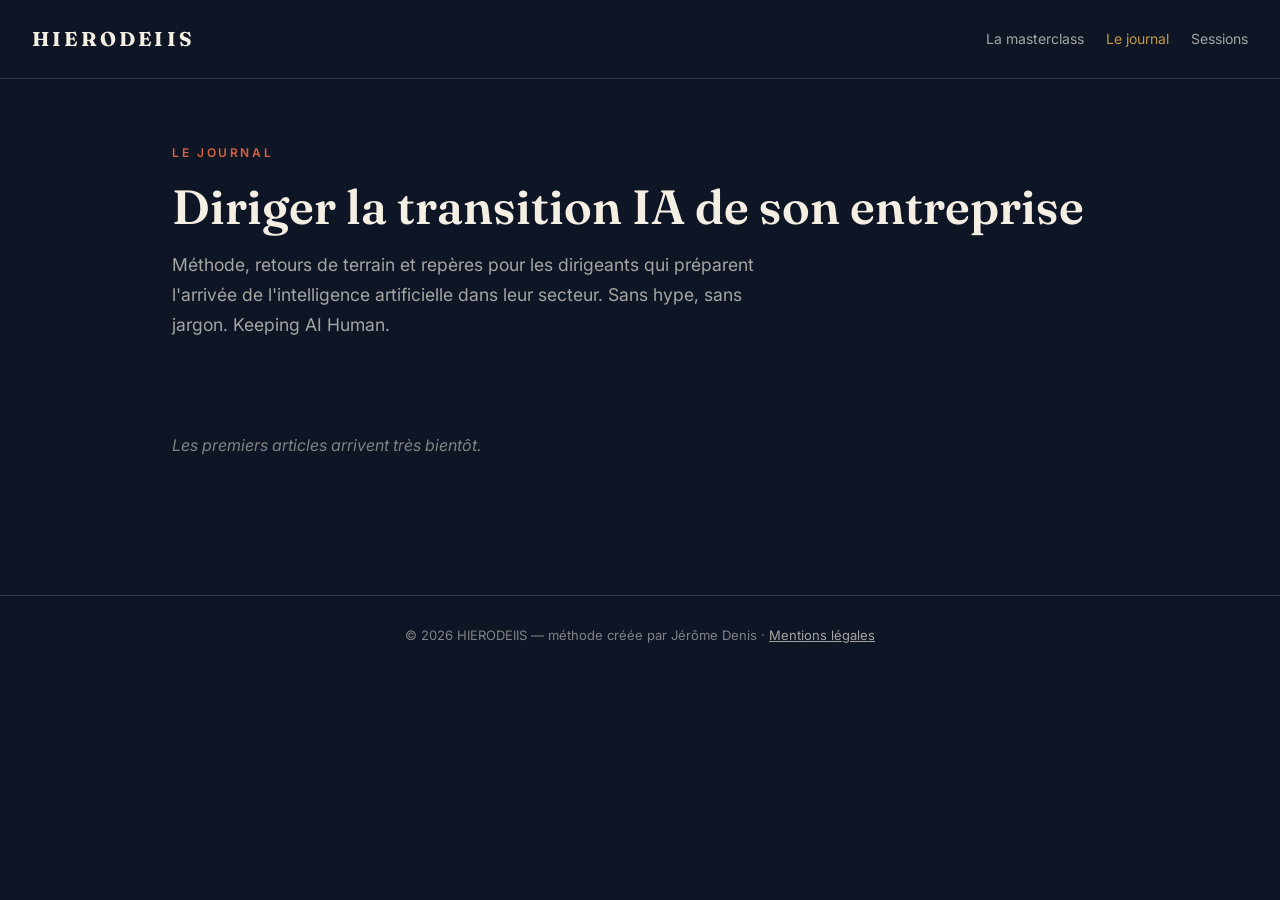
==== blog/index.html @ 56cc0421 "Ajout section blog (Le journal) + sitemap Co-Authored-By: Claude Fable 5 <noreply@anthropic.com>" ====
<!DOCTYPE html>
<html lang="fr">
<head>
  <meta charset="UTF-8">
  <meta name="viewport" content="width=device-width, initial-scale=1.0">
  <title>Le journal — HIERODEIIS · La masterclass IA des dirigeants</title>
  <meta name="description" content="Analyses et méthode sur la transformation IA des dirigeants : apprentissage entre pairs, feuille de route, financement et gouvernance humaine de l'IA.">
  <meta name="robots" content="index, follow, max-image-preview:large, max-snippet:-1">
  <link rel="canonical" href="https://methodehierodeiis.com/blog/">
  <meta property="og:type" content="website">
  <meta property="og:site_name" content="HIERODEIIS">
  <meta property="og:locale" content="fr_FR">
  <meta property="og:url" content="https://methodehierodeiis.com/blog/">
  <meta property="og:title" content="Le journal — HIERODEIIS">
  <meta property="og:description" content="Analyses et méthode sur la transformation IA des dirigeants.">
  <meta property="og:image" content="https://methodehierodeiis.com/og-image.jpg">
  <link rel="preconnect" href="https://fonts.googleapis.com">
  <link rel="preconnect" href="https://fonts.gstatic.com" crossorigin>
  <link href="https://fonts.googleapis.com/css2?family=Fraunces:opsz,wght@9..144,500;9..144,600;9..144,700&family=Inter:wght@400;500;600&display=swap" rel="stylesheet">
  <script type="application/ld+json">
  {"@context":"https://schema.org","@type":"Blog","@id":"https://methodehierodeiis.com/blog/#blog",
   "url":"https://methodehierodeiis.com/blog/","name":"Le journal HIERODEIIS","inLanguage":"fr",
   "description":"Analyses et méthode sur la transformation IA des dirigeants : apprentissage entre pairs, feuille de route, financement, gouvernance humaine de l'IA.",
   "publisher":{"@type":"Organization","name":"HIERODEIIS","url":"https://methodehierodeiis.com/"}}
  </script>
  <style>
    :root{--navy:#0E1626;--navy-2:#16223A;--cream:#F4EEE3;--cream-2:#ECE3D3;--cream-soft:rgba(244,238,227,.66);--cream-faint:rgba(244,238,227,.5);--line-d:rgba(244,238,227,.15);--terra:#C2502E;--terra-bright:#D86040;--gold:#C49A45;--serif:'Fraunces',Georgia,serif;--sans:'Inter',system-ui,sans-serif}
    *{box-sizing:border-box;margin:0;padding:0}
    body{background:var(--navy);color:var(--cream);font-family:var(--sans);line-height:1.7;-webkit-font-smoothing:antialiased}
    header{padding:22px 32px;border-bottom:1px solid var(--line-d);display:flex;align-items:center;gap:20px}
    header a.logo{color:var(--cream);text-decoration:none;font-family:var(--serif);font-weight:700;font-size:20px;letter-spacing:.16em}
    header nav{margin-left:auto;display:flex;gap:22px}
    header nav a{color:var(--cream-soft);text-decoration:none;font-size:14px;transition:color .2s}
    header nav a:hover,header nav a[aria-current]{color:var(--gold)}
    .wrap{max-width:1000px;margin:0 auto;padding:64px 32px 96px}
    .kicker{font-size:12px;letter-spacing:.22em;text-transform:uppercase;color:var(--terra-bright);font-weight:600;margin-bottom:18px}
    h1{font-family:var(--serif);font-size:clamp(2rem,5vw,3rem);font-weight:600;line-height:1.1;margin-bottom:16px}
    .lead{color:var(--cream-soft);font-size:1.1rem;max-width:620px;margin-bottom:52px}
    .cards{display:grid;grid-template-columns:repeat(auto-fill,minmax(300px,1fr));gap:22px}
    a.post-card{background:var(--navy-2);border:1px solid var(--line-d);border-radius:16px;padding:26px;text-decoration:none;color:var(--cream);display:block;transition:border-color .2s,transform .2s}
    a.post-card:hover{border-color:var(--gold);transform:translateY(-3px)}
    a.post-card .tag{font-size:11px;letter-spacing:.16em;text-transform:uppercase;color:var(--gold);font-weight:600}
    a.post-card h2{font-family:var(--serif);font-size:1.25rem;font-weight:600;line-height:1.25;margin:12px 0 10px}
    a.post-card p{color:var(--cream-faint);font-size:14px}
    .empty{color:var(--cream-faint);font-style:italic;padding:40px 0}
    footer{border-top:1px solid var(--line-d);padding:28px 32px;color:var(--cream-faint);font-size:13px;text-align:center}
    footer a{color:var(--cream-soft)}
  </style>
</head>
<body>
  <header>
    <a class="logo" href="/">HIERODEIIS</a>
    <nav>
      <a href="/">La masterclass</a>
      <a href="/blog/" aria-current="page">Le journal</a>
      <a href="/#sessions">Sessions</a>
    </nav>
  </header>
  <main class="wrap">
    <p class="kicker">Le journal</p>
    <h1>Diriger la transition IA de son entreprise</h1>
    <p class="lead">Méthode, retours de terrain et repères pour les dirigeants qui préparent l'arrivée de l'intelligence artificielle dans leur secteur. Sans hype, sans jargon. Keeping AI Human.</p>
    <div class="cards">
<!-- STUDIO_CARDS -->
      <p class="empty" id="ph">Les premiers articles arrivent très bientôt.</p>
    </div>
  </main>
  <footer>
    © <span id="y"></span> HIERODEIIS — méthode créée par Jérôme Denis · <a href="/mentions-legales.html">Mentions légales</a>
    <script>document.getElementById('y').textContent=new Date().getFullYear();if(document.querySelector('.post-card')){var e=document.getElementById('ph');if(e)e.remove();}</script>
  </footer>
</body>
</html>
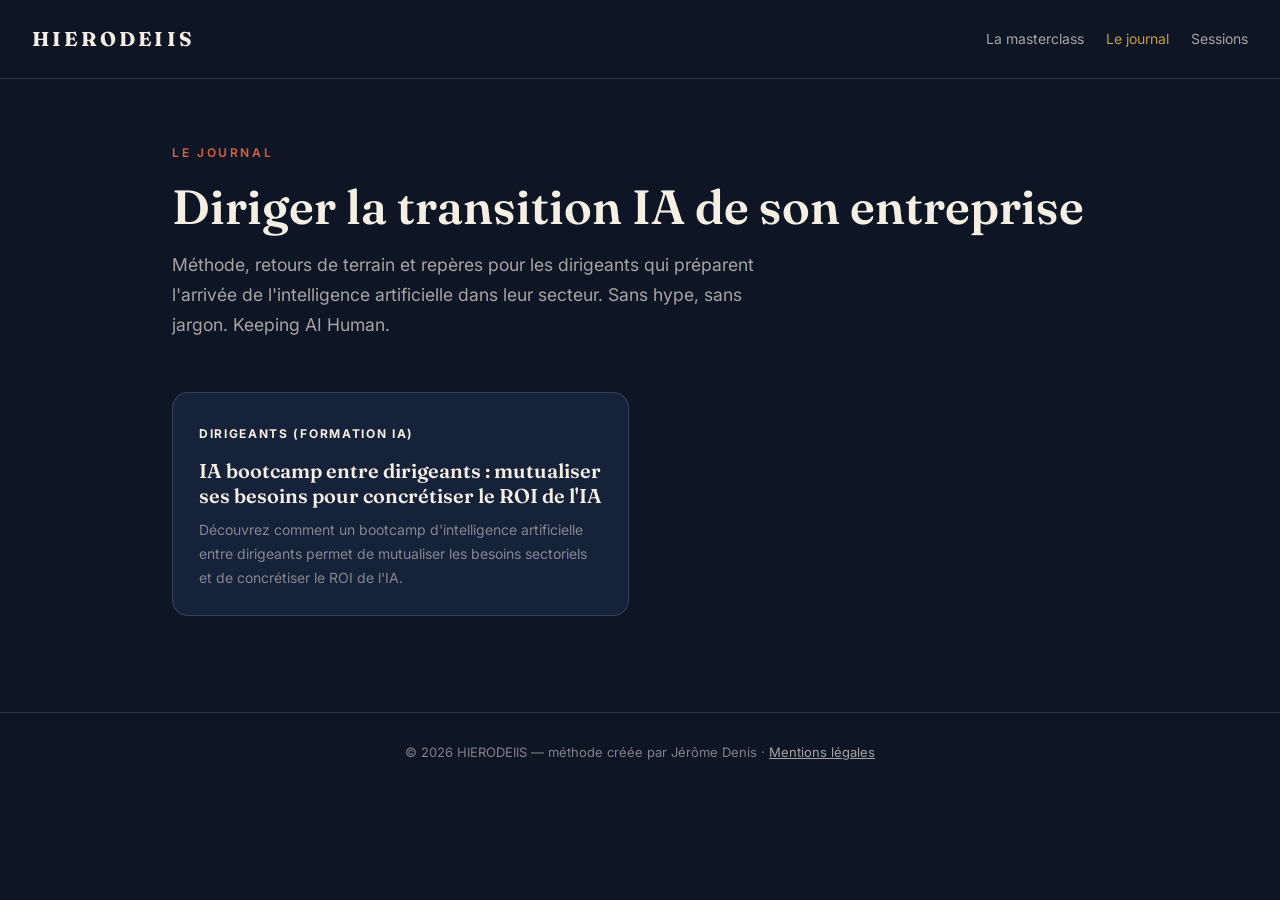
==== commit 3208229a: "Blog index: IA bootcamp entre dirigeants : mutualiser ses besoins pour concrétiser le ROI de l'IA" ====
--- a/blog/index.html
+++ b/blog/index.html
@@ -62,6 +62,14 @@
     <p class="lead">Méthode, retours de terrain et repères pour les dirigeants qui préparent l'arrivée de l'intelligence artificielle dans leur secteur. Sans hype, sans jargon. Keeping AI Human.</p>
     <div class="cards">
 <!-- STUDIO_CARDS -->
+            <a class="post-card" href="/blog/ia-bootcamp-entre-dirigeants-mutualiser-ses-besoins-pour-concretiser-l.html">
+                <div class="body">
+                    <span class="kicker" style="font-size:12px;letter-spacing:0.14em;text-transform:uppercase;color:var(--color-accent);font-weight:700;">Dirigeants (formation IA)</span>
+                    <h2>IA bootcamp entre dirigeants : mutualiser ses besoins pour concrétiser le ROI de l'IA</h2>
+                    <p>Découvrez comment un bootcamp d'intelligence artificielle entre dirigeants permet de mutualiser les besoins sectoriels et de concrétiser le ROI de l'IA.</p>
+                </div>
+            </a>
+
       <p class="empty" id="ph">Les premiers articles arrivent très bientôt.</p>
     </div>
   </main>
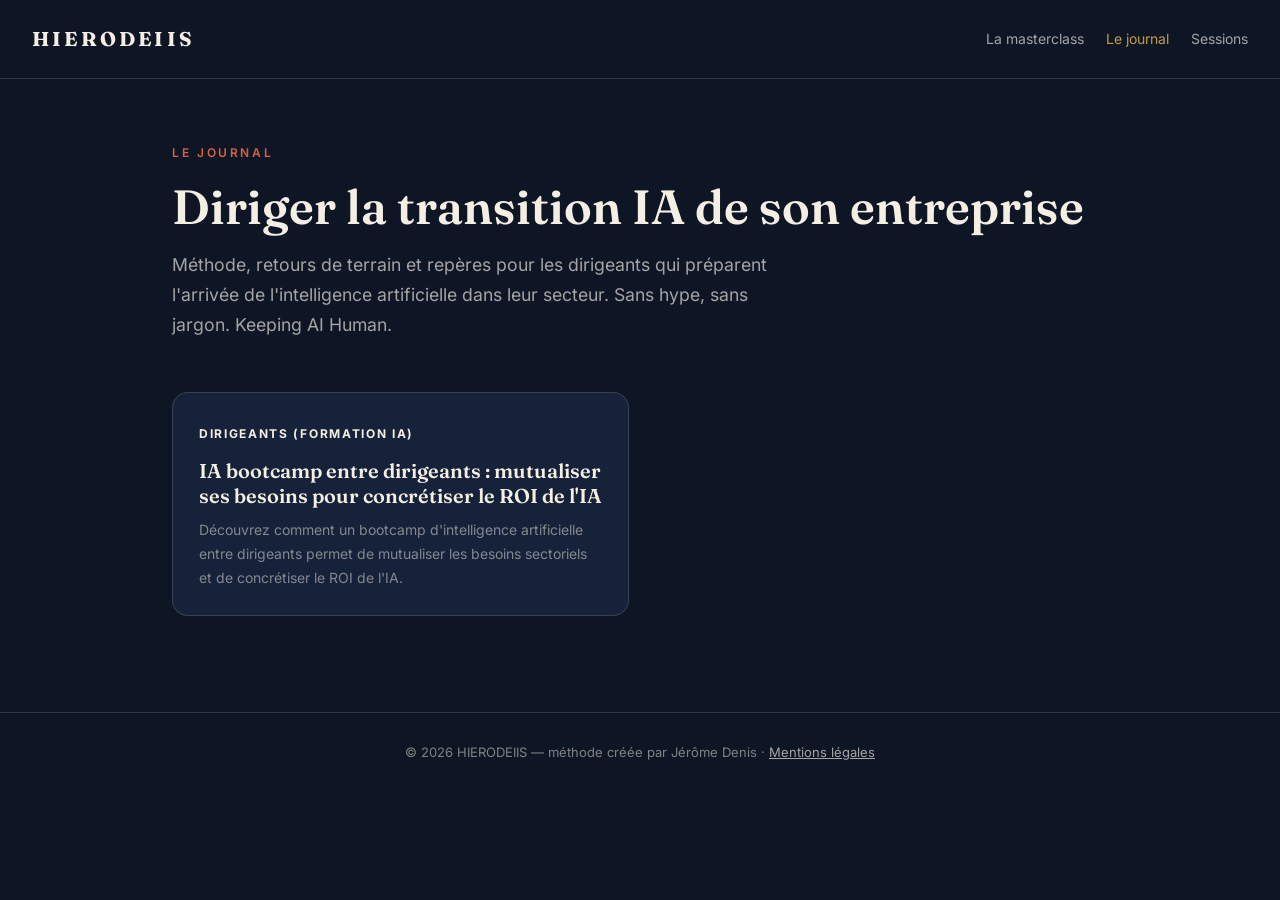
==== commit 455108a7: "Prix réel dans le HTML, zéro dépendance tierce, attribution à JDENIS Consulting - Le tarif et les 3 " ====
--- a/blog/index.html
+++ b/blog/index.html
@@ -14,9 +14,7 @@
   <meta property="og:title" content="Le journal — HIERODEIIS">
   <meta property="og:description" content="Analyses et méthode sur la transformation IA des dirigeants.">
   <meta property="og:image" content="https://methodehierodeiis.com/og-image.jpg">
-  <link rel="preconnect" href="https://fonts.googleapis.com">
-  <link rel="preconnect" href="https://fonts.gstatic.com" crossorigin>
-  <link href="https://fonts.googleapis.com/css2?family=Fraunces:opsz,wght@9..144,500;9..144,600;9..144,700&family=Inter:wght@400;500;600&display=swap" rel="stylesheet">
+  <link rel="stylesheet" href="/css/fonts.css">
   <script type="application/ld+json">
   {"@context":"https://schema.org","@type":"Blog","@id":"https://methodehierodeiis.com/blog/#blog",
    "url":"https://methodehierodeiis.com/blog/","name":"Le journal HIERODEIIS","inLanguage":"fr",
--- a/css/fonts.css
+++ b/css/fonts.css
@@ -0,0 +1,30 @@
+/* Polices auto-hébergées (Fraunces, Inter) — remplace Google Fonts.
+   Fichiers variables, sous-ensemble latin (couvre le français), téléchargés
+   depuis fonts.gstatic.com le 11/08/2026. Aucune requête vers un tiers. */
+
+@font-face {
+  font-family: 'Fraunces';
+  font-style: normal;
+  font-weight: 400 700;
+  font-display: swap;
+  src: url('../fonts/fraunces-var.woff2') format('woff2');
+  unicode-range: U+0000-00FF, U+0131, U+0152-0153, U+02BB-02BC, U+02C6, U+02DA, U+02DC, U+0304, U+0308, U+0329, U+2000-206F, U+20AC, U+2122, U+2191, U+2193, U+2212, U+2215, U+FEFF, U+FFFD;
+}
+
+@font-face {
+  font-family: 'Fraunces';
+  font-style: italic;
+  font-weight: 500 600;
+  font-display: swap;
+  src: url('../fonts/fraunces-italic-var.woff2') format('woff2');
+  unicode-range: U+0000-00FF, U+0131, U+0152-0153, U+02BB-02BC, U+02C6, U+02DA, U+02DC, U+0304, U+0308, U+0329, U+2000-206F, U+20AC, U+2122, U+2191, U+2193, U+2212, U+2215, U+FEFF, U+FFFD;
+}
+
+@font-face {
+  font-family: 'Inter';
+  font-style: normal;
+  font-weight: 400 700;
+  font-display: swap;
+  src: url('../fonts/inter-var.woff2') format('woff2');
+  unicode-range: U+0000-00FF, U+0131, U+0152-0153, U+02BB-02BC, U+02C6, U+02DA, U+02DC, U+0304, U+0308, U+0329, U+2000-206F, U+20AC, U+2122, U+2191, U+2193, U+2212, U+2215, U+FEFF, U+FFFD;
+}
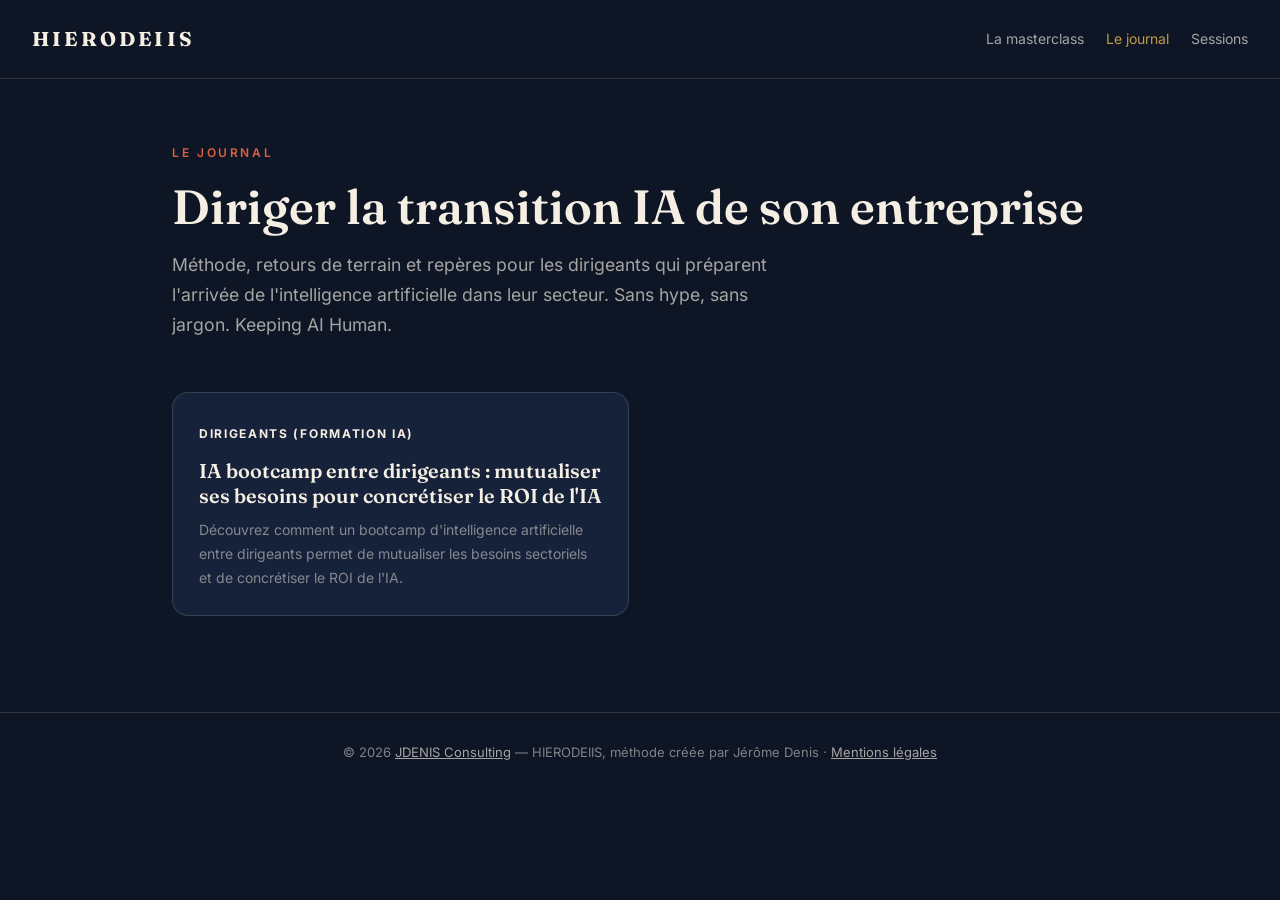
==== commit 597156cb: "SEO/GEO : entité, données structurées du Course, et deux résidus d'injection JS Résidus de la même f" ====
--- a/blog/index.html
+++ b/blog/index.html
@@ -15,11 +15,30 @@
   <meta property="og:description" content="Analyses et méthode sur la transformation IA des dirigeants.">
   <meta property="og:image" content="https://methodehierodeiis.com/og-image.jpg">
   <link rel="stylesheet" href="/css/fonts.css">
+  <meta name="twitter:card" content="summary_large_image">
+  <meta name="twitter:title" content="Le journal — HIERODEIIS">
+  <meta name="twitter:description" content="Analyses et méthode sur la transformation IA des dirigeants.">
+  <meta name="twitter:image" content="https://methodehierodeiis.com/og-image.jpg">
   <script type="application/ld+json">
-  {"@context":"https://schema.org","@type":"Blog","@id":"https://methodehierodeiis.com/blog/#blog",
-   "url":"https://methodehierodeiis.com/blog/","name":"Le journal HIERODEIIS","inLanguage":"fr",
+  {"@context":"https://schema.org","@graph":[
+  {"@type":"Blog","@id":"https://methodehierodeiis.com/blog/#blog",
+   "url":"https://methodehierodeiis.com/blog/","name":"Le journal HIERODEIIS","inLanguage":"fr-FR",
    "description":"Analyses et méthode sur la transformation IA des dirigeants : apprentissage entre pairs, feuille de route, financement, gouvernance humaine de l'IA.",
-   "publisher":{"@type":"Organization","name":"HIERODEIIS","url":"https://methodehierodeiis.com/"}}
+   "publisher":{"@id":"https://methodehierodeiis.com/#jdenis-consulting"},
+   "isPartOf":{"@id":"https://methodehierodeiis.com/#website"},
+   "blogPost":[{"@id":"https://methodehierodeiis.com/blog/ia-bootcamp-entre-dirigeants-mutualiser-ses-besoins-pour-concretiser-l.html#article"}]},
+  {"@type":"CollectionPage","@id":"https://methodehierodeiis.com/blog/#webpage",
+   "url":"https://methodehierodeiis.com/blog/","name":"Le journal — HIERODEIIS","inLanguage":"fr-FR",
+   "isPartOf":{"@id":"https://methodehierodeiis.com/#website"},
+   "about":{"@id":"https://methodehierodeiis.com/blog/#blog"},
+   "publisher":{"@id":"https://methodehierodeiis.com/#jdenis-consulting"},
+   "breadcrumb":{"@id":"https://methodehierodeiis.com/blog/#breadcrumb"}},
+  {"@type":"Organization","@id":"https://methodehierodeiis.com/#organization","name":"HIERODEIIS","url":"https://methodehierodeiis.com/","parentOrganization":{"@id":"https://methodehierodeiis.com/#jdenis-consulting"}},
+  {"@type":"Organization","@id":"https://methodehierodeiis.com/#jdenis-consulting","name":"JDENIS Consulting","url":"https://jaydenis.com/"},
+  {"@type":"BreadcrumbList","@id":"https://methodehierodeiis.com/blog/#breadcrumb","itemListElement":[
+  {"@type":"ListItem","position":1,"name":"Accueil","item":"https://methodehierodeiis.com/"},
+  {"@type":"ListItem","position":2,"name":"Le journal"}]}
+  ]}
   </script>
   <style>
     :root{--navy:#0E1626;--navy-2:#16223A;--cream:#F4EEE3;--cream-2:#ECE3D3;--cream-soft:rgba(244,238,227,.66);--cream-faint:rgba(244,238,227,.5);--line-d:rgba(244,238,227,.15);--terra:#C2502E;--terra-bright:#D86040;--gold:#C49A45;--serif:'Fraunces',Georgia,serif;--sans:'Inter',system-ui,sans-serif}
@@ -67,13 +86,11 @@
                     <p>Découvrez comment un bootcamp d'intelligence artificielle entre dirigeants permet de mutualiser les besoins sectoriels et de concrétiser le ROI de l'IA.</p>
                 </div>
             </a>
-
-      <p class="empty" id="ph">Les premiers articles arrivent très bientôt.</p>
     </div>
   </main>
   <footer>
-    © <span id="y"></span> HIERODEIIS — méthode créée par Jérôme Denis · <a href="/mentions-legales.html">Mentions légales</a>
-    <script>document.getElementById('y').textContent=new Date().getFullYear();if(document.querySelector('.post-card')){var e=document.getElementById('ph');if(e)e.remove();}</script>
+    © <span id="y">2026</span> <a href="https://jaydenis.com/" rel="noopener">JDENIS Consulting</a> — HIERODEIIS, méthode créée par Jérôme Denis · <a href="/mentions-legales.html">Mentions légales</a>
+    <script>document.getElementById('y').textContent=new Date().getFullYear();</script>
   </footer>
 </body>
 </html>
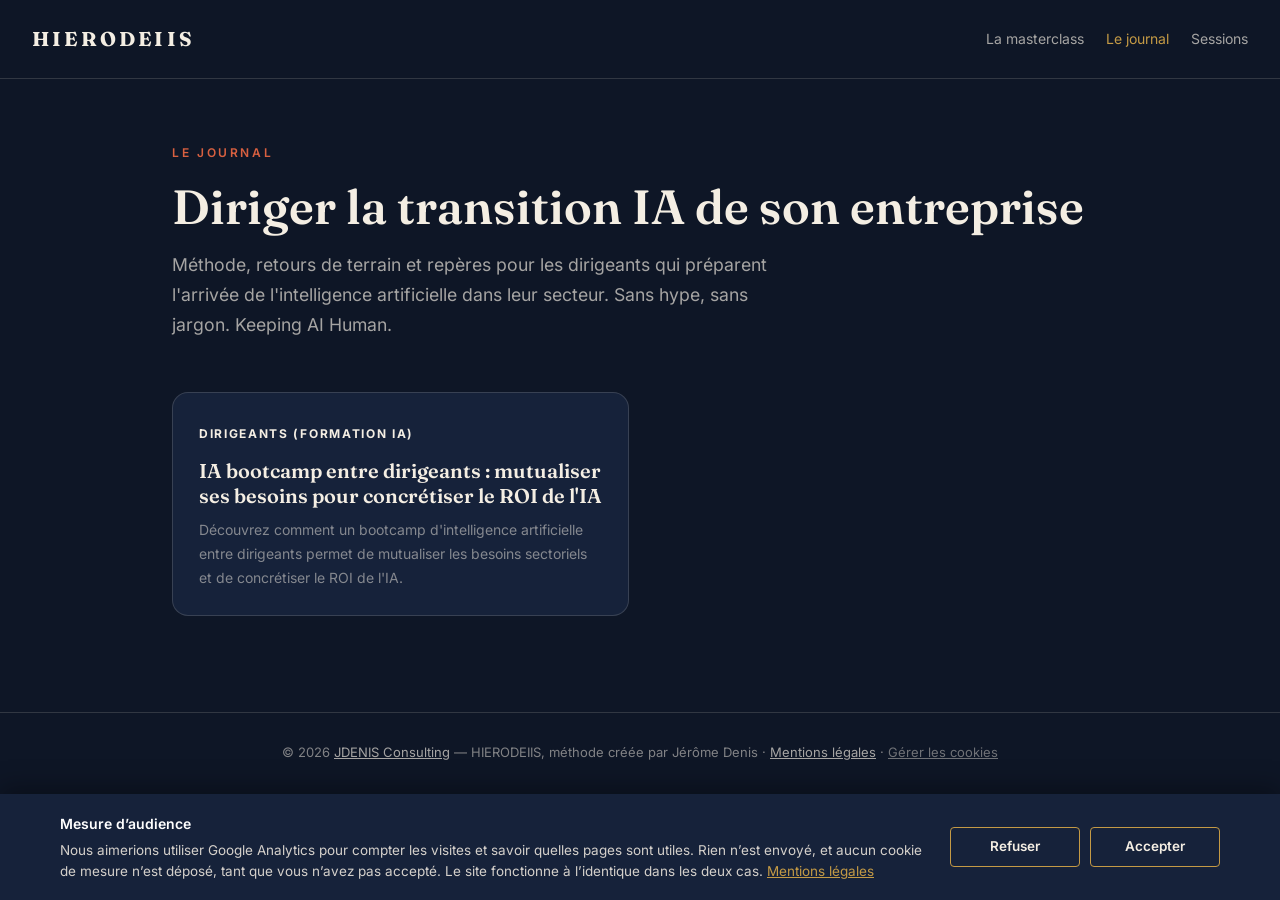
==== commit 8171efc7: "Mesure d'audience soumise au consentement, sur tout le site Le site n'avait aucune mesure : on ne sa" ====
--- a/blog/index.html
+++ b/blog/index.html
@@ -63,6 +63,11 @@
     footer{border-top:1px solid var(--line-d);padding:28px 32px;color:var(--cream-faint);font-size:13px;text-align:center}
     footer a{color:var(--cream-soft)}
   </style>
+<!-- Mesure d'audience (Google Analytics) : chargée uniquement après consentement explicite. Voir /consent.js -->
+<script>window.jdAnalytics={"content_group":"blog","site_studio":"hierodeiis"};</script>
+<script src="/consent.js" defer></script>
+<!-- Mesure des clics d'intention (contact, téléphone, e-mail, offres). Envoi conditionné au consentement. Voir /cta.js -->
+<script src="/cta.js" defer></script>
 </head>
 <body>
   <header>
